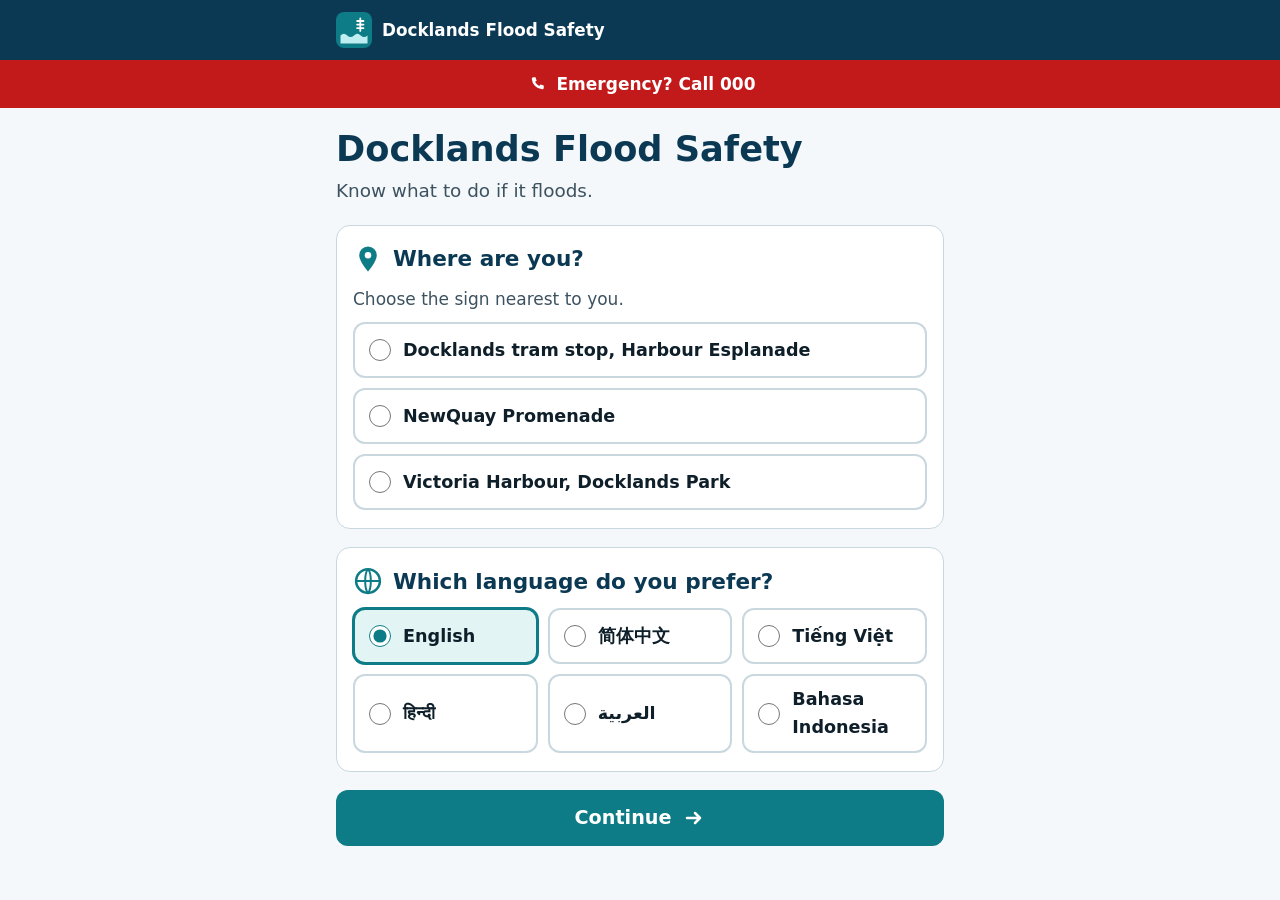
==== index.html @ 14670890 "Add Docklands flood safety site Mobile-first static site for ENGR90051 flood risk posters: location " ====
<!doctype html>
<html lang="en" dir="ltr">
<head>
  <meta charset="utf-8">
  <meta name="viewport" content="width=device-width, initial-scale=1">
  <title>Docklands Flood Safety</title>
  <meta name="description" content="Flood safety information for Docklands, Melbourne, in your language.">
  <meta name="theme-color" content="#0b3954">
  <link rel="icon" href="data:image/svg+xml,%3Csvg xmlns='http://www.w3.org/2000/svg' viewBox='0 0 32 32'%3E%3Crect width='32' height='32' rx='7' fill='%230e7c86'/%3E%3Cpath d='M3 20q3.25-3.5 6.5 0t6.5 0 6.5 0 6.5 0V29H3z' fill='%23bfeef2'/%3E%3C/svg%3E">
  <link rel="stylesheet" href="styles.css">
  <script src="translations.js" defer></script>
  <script src="script.js" defer></script>
</head>
<body data-page="index">
  <a class="skip" href="#main" data-i18n="skip">Skip to main content</a>

  <header class="topbar">
    <div class="wrap topbar__inner">
      <svg class="logo" viewBox="0 0 40 40" width="36" height="36" aria-hidden="true" focusable="false">
        <rect width="40" height="40" rx="9" fill="#0e7c86"/>
        <path d="M5 26q3.75-3.5 7.5 0t7.5 0 7.5 0 7.5 0V35H5z" fill="#bfeef2"/>
        <path d="M27 7v14M23.5 10h7M23.5 14h7M23.5 18h7" stroke="#fff" stroke-width="2" stroke-linecap="round"/>
      </svg>
      <span class="brand" data-i18n="appName">Docklands Flood Safety</span>
    </div>
  </header>

  <a class="emergency-strip" href="tel:000">
    <svg class="emergency-strip__icon" viewBox="0 0 64 64" aria-hidden="true" focusable="false"><path fill="currentColor" d="M22 14h6l3 9-4 3a20 20 0 0 0 11 11l3-4 9 3v6a4 4 0 0 1-4 4A30 30 0 0 1 18 18a4 4 0 0 1 4-4z"/></svg>
    <span data-i18n="emergencyShort">Emergency? Call 000</span>
  </a>

  <main id="main" class="wrap">
    <h1 data-i18n="appName">Docklands Flood Safety</h1>
    <p class="lead" data-i18n="tagline">Know what to do if it floods.</p>

    <noscript><p class="card">This page works best with JavaScript turned on. <a href="safety.html">Flood safety information</a></p></noscript>

    <!-- 1. Location -->
    <section class="card" aria-labelledby="loc-heading">
      <h2 id="loc-heading" class="card__title">
        <svg class="card__icon" viewBox="0 0 24 24" aria-hidden="true" focusable="false"><path fill="#0e7c86" d="M12 2a7 7 0 0 0-7 7c0 5 7 13 7 13s7-8 7-13a7 7 0 0 0-7-7z"/><circle cx="12" cy="9" r="2.6" fill="#fff"/></svg>
        <span data-i18n="whereAreYou">Where are you?</span>
      </h2>

      <div id="scanned" hidden>
        <p class="scanned"><span data-i18n="scannedAt">You scanned the sign at</span> <strong id="scanned-name"></strong></p>
        <p id="scanned-note" class="note" hidden></p>
        <button type="button" id="not-here" class="btn-link" aria-controls="loc-fieldset" aria-expanded="false" data-i18n="notHere">Not here? Change location</button>
      </div>

      <fieldset id="loc-fieldset" class="fieldset" hidden>
        <legend class="hint" data-i18n="whereHint">Choose the sign nearest to you.</legend>
        <div id="loc-options" class="options"></div>
      </fieldset>
    </section>

    <!-- 2. Language -->
    <section class="card">
      <fieldset class="fieldset">
        <legend>
          <h2 class="card__title">
            <svg class="card__icon" viewBox="0 0 24 24" aria-hidden="true" focusable="false"><circle cx="12" cy="12" r="9.5" fill="none" stroke="#0e7c86" stroke-width="2"/><path d="M2.5 12h19M12 2.5c3 3 3 16 0 19M12 2.5c-3 3-3 16 0 19" fill="none" stroke="#0e7c86" stroke-width="1.6"/></svg>
            <span data-i18n="langQuestion">Which language do you prefer?</span>
          </h2>
        </legend>
        <div id="lang-options" class="options options--grid"></div>
      </fieldset>
    </section>

    <!-- 3. Continue -->
    <a id="continue" class="btn btn--primary" href="safety.html">
      <span data-i18n="continue">Continue</span>
      <svg class="btn__arrow" viewBox="0 0 24 24" aria-hidden="true" focusable="false"><path d="M5 12h13m-5-5 5 5-5 5" fill="none" stroke="currentColor" stroke-width="2.5" stroke-linecap="round" stroke-linejoin="round"/></svg>
    </a>
  </main>
</body>
</html>
---- styles.css ----
/* Docklands Flood Safety — mobile-first styles.
   Logical properties (inline-start/end) are used so Arabic (RTL) flips automatically. */

:root {
  --navy: #0b3954;
  --teal: #0e7c86;
  --teal-dark: #09606a;
  --teal-light: #e3f4f5;
  --ink: #0f1f2a;
  --muted: #3d5260;
  --bg: #f4f8fa;
  --card: #fff;
  --line: #c9d8df;
  --amber: #f2a516;
  --amber-bg: #fff6e0;
  --red: #c21a1a;
  --red-dark: #9b1212;
  --red-bg: #fde8e8;
  --radius: 14px;
  --tap: 48px;
}

*, *::before, *::after { box-sizing: border-box; }

html { -webkit-text-size-adjust: 100%; }

body {
  margin: 0;
  font-family: system-ui, -apple-system, "Segoe UI", Roboto, "Noto Sans", "PingFang SC",
    "Microsoft YaHei", "Noto Sans SC", "Noto Sans Devanagari", "Noto Naskh Arabic", Tahoma, sans-serif;
  font-size: 1.0625rem;
  line-height: 1.55;
  color: var(--ink);
  background: var(--bg);
}

.wrap { max-width: 40rem; margin: 0 auto; padding-inline: 16px; }

h1, h2 { line-height: 1.2; margin: 0; }
h1 { font-size: 1.85rem; color: var(--navy); margin-top: 1.25rem; }
h2 { font-size: 1.35rem; color: var(--navy); }

a { color: var(--teal-dark); }

:focus-visible { outline: 3px solid var(--amber); outline-offset: 2px; }

.visually-hidden {
  position: absolute !important; width: 1px; height: 1px; overflow: hidden;
  clip: rect(0 0 0 0); white-space: nowrap;
}

.sprite { position: absolute; width: 0; height: 0; overflow: hidden; }

.skip {
  position: absolute; inset-inline-start: 8px; top: -60px; z-index: 20;
  background: var(--navy); color: #fff; padding: 12px 16px; border-radius: 8px;
}
.skip:focus { top: 8px; }

/* ---------- top bar ---------- */
.topbar { background: var(--navy); color: #fff; }
.topbar__inner { display: flex; align-items: center; gap: 10px; min-height: 60px; padding-block: 8px; }
.logo { flex: none; }
.brand { font-weight: 700; font-size: 1.05rem; }

.emergency-strip {
  display: flex; align-items: center; justify-content: center; gap: 8px;
  min-height: var(--tap); padding: 8px 16px;
  background: var(--red); color: #fff; font-weight: 700; text-decoration: none;
}
.emergency-strip__icon { width: 24px; height: 24px; flex: none; }

/* Safety page header: location + language */
.topbar--safety .topbar__inner { justify-content: space-between; flex-wrap: wrap; }
.where { display: flex; align-items: center; gap: 8px; margin: 0; min-width: 0; flex: 1 1 12rem; }
.where__icon { width: 24px; height: 24px; flex: none; }
.where__text { display: flex; flex-direction: column; min-width: 0; }
.where__label { font-size: .8rem; opacity: .85; }
.where strong { font-size: .98rem; line-height: 1.3; }

.langswitch { display: flex; align-items: center; gap: 6px; }
.langswitch__label { display: flex; color: #bfeef2; }
.langswitch select {
  min-height: var(--tap); padding: 8px 12px; font: inherit; font-size: 1rem;
  border: 2px solid #bfeef2; border-radius: 10px; background: var(--card); color: var(--ink);
}

/* ---------- common blocks ---------- */
.lead { font-size: 1.15rem; color: var(--muted); margin: .4rem 0 1.25rem; }

.card {
  background: var(--card); border: 1px solid var(--line); border-radius: var(--radius);
  padding: 18px 16px; margin-bottom: 18px;
}
.card__title { display: flex; align-items: center; gap: 10px; margin-bottom: 12px; }
.card__icon { width: 30px; height: 30px; flex: none; }

.scanned { font-size: 1.1rem; margin: 0 0 8px; }
.scanned strong { display: block; font-size: 1.25rem; color: var(--navy); }

.note {
  background: var(--amber-bg); border-inline-start: 5px solid var(--amber);
  padding: 10px 12px; border-radius: 8px; margin: 10px 0;
}

.fieldset { border: 0; padding: 0; margin: 0; min-width: 0; }
.fieldset legend { padding: 0; width: 100%; }
.hint { color: var(--muted); margin-bottom: 10px; }

.options { display: grid; gap: 10px; }
.options--grid { grid-template-columns: repeat(auto-fit, minmax(10rem, 1fr)); }

.option {
  display: flex; align-items: center; gap: 12px;
  min-height: 56px; padding: 10px 14px;
  border: 2px solid var(--line); border-radius: 12px; background: var(--card);
  cursor: pointer; font-size: 1.1rem; font-weight: 600;
}
.option input { width: 22px; height: 22px; margin: 0; flex: none; accent-color: var(--teal); }
.option:has(input:checked) { border-color: var(--teal); background: var(--teal-light); box-shadow: 0 0 0 1px var(--teal); }
.option:has(input:focus-visible) { outline: 3px solid var(--amber); outline-offset: 2px; }
.option__text { min-width: 0; overflow-wrap: break-word; }

.btn {
  display: flex; align-items: center; justify-content: center; gap: 10px;
  min-height: 56px; padding: 12px 20px; border-radius: 12px;
  font-size: 1.2rem; font-weight: 700; text-decoration: none; text-align: center;
}
.btn--primary { background: var(--teal); color: #fff; margin: 8px 0 40px; }
.btn--primary:hover { background: var(--teal-dark); }
.btn--outline { border: 2px solid var(--navy); color: var(--navy); background: var(--card); font-size: 1.05rem; margin-top: 12px; }
.btn__arrow { width: 24px; height: 24px; flex: none; }
[dir="rtl"] .btn__arrow { transform: scaleX(-1); }

.btn-link {
  display: inline-flex; align-items: center; min-height: var(--tap);
  padding: 0; border: 0; background: none; font: inherit; font-weight: 600;
  color: var(--teal-dark); text-decoration: underline; text-underline-offset: 3px; cursor: pointer;
}

/* ---------- safety sections ---------- */
.section {
  background: var(--card); border: 1px solid var(--line); border-radius: var(--radius);
  padding: 18px 16px; margin: 18px 0;
}
.section__head { display: flex; align-items: center; gap: 12px; margin-bottom: 12px; }
.section__icon { width: 56px; height: 56px; flex: none; }
.section__intro { margin: 0 0 12px; color: var(--muted); }

.section--emergency { border: 2px solid var(--red); }
.section--dont { border-inline-start: 6px solid var(--red); }
.section--hazards { border-inline-start: 6px solid var(--amber); }

.bullets { list-style: none; margin: 0; padding: 0; }
.bullets li {
  position: relative; padding-block: 8px; padding-inline-start: 34px;
  border-top: 1px solid #e6eef2;
}
.bullets li:first-child { border-top: 0; }
.bullets li::before {
  position: absolute; inset-inline-start: 0; top: 8px;
  width: 24px; height: 24px; border-radius: 50%;
  display: grid; place-items: center; font-size: .85rem; font-weight: 800; color: #fff;
}
.bullets--check li::before { content: "✓"; background: var(--teal); }
.bullets--arrow li::before { content: "↑"; background: var(--navy); }
.bullets--cross li::before { content: "✕"; background: var(--red); }
.bullets--cross li:first-child { font-weight: 700; }

.calls { list-style: none; margin: 0; padding: 0; display: grid; gap: 10px; }
.call {
  display: flex; align-items: center; gap: 14px; min-height: 64px;
  padding: 10px 16px; border-radius: 12px; text-decoration: none;
  background: var(--navy); color: #fff;
}
.call--red { background: var(--red); }
.call--light { background: var(--teal-light); color: var(--navy); border: 2px solid var(--teal); }
.call__icon { width: 30px; height: 30px; flex: none; }
.call__text { display: flex; flex-direction: column; line-height: 1.3; }
.call__num { font-size: 1.5rem; font-weight: 800; letter-spacing: .02em; }
[dir="rtl"] .call__num { text-align: right; }

.hazards { list-style: none; margin: 0; padding: 0; display: grid; gap: 10px; }
.hazard {
  display: flex; align-items: flex-start; gap: 12px; padding: 10px;
  background: var(--amber-bg); border-radius: 10px;
}
.hazard__icon { width: 48px; height: 48px; flex: none; }
.hazard strong { display: block; font-size: 1.08rem; }

/* ---------- footer + sticky call ---------- */
.footer { background: var(--navy); color: #e8f3f6; padding: 20px 0; font-size: .95rem; margin-top: 24px; }
.footer p { margin: 0 0 8px; }
.footer a { color: #fff; font-weight: 700; display: inline-flex; align-items: center; min-height: var(--tap); }
.footer__small { opacity: .8; font-size: .85rem; }

.has-sticky-call { padding-bottom: calc(80px + env(safe-area-inset-bottom, 0px)); }

.sticky-call {
  position: fixed; inset-inline: 12px; bottom: calc(12px + env(safe-area-inset-bottom, 0px)); z-index: 10;
  display: flex; align-items: center; justify-content: center; gap: 10px;
  min-height: 56px; max-width: 26rem; margin-inline: auto;
  background: var(--red); color: #fff; border-radius: 999px;
  font-size: 1.25rem; font-weight: 800; text-decoration: none;
  box-shadow: 0 4px 14px rgba(0, 0, 0, .3);
}
.sticky-call:hover, .call--red:hover { background: var(--red-dark); }
.sticky-call__icon { width: 28px; height: 28px; }

@media (min-width: 40rem) {
  h1 { font-size: 2.2rem; }
  .calls { grid-template-columns: 1fr 1fr; }
}

@media (prefers-reduced-motion: no-preference) {
  html { scroll-behavior: smooth; }
}
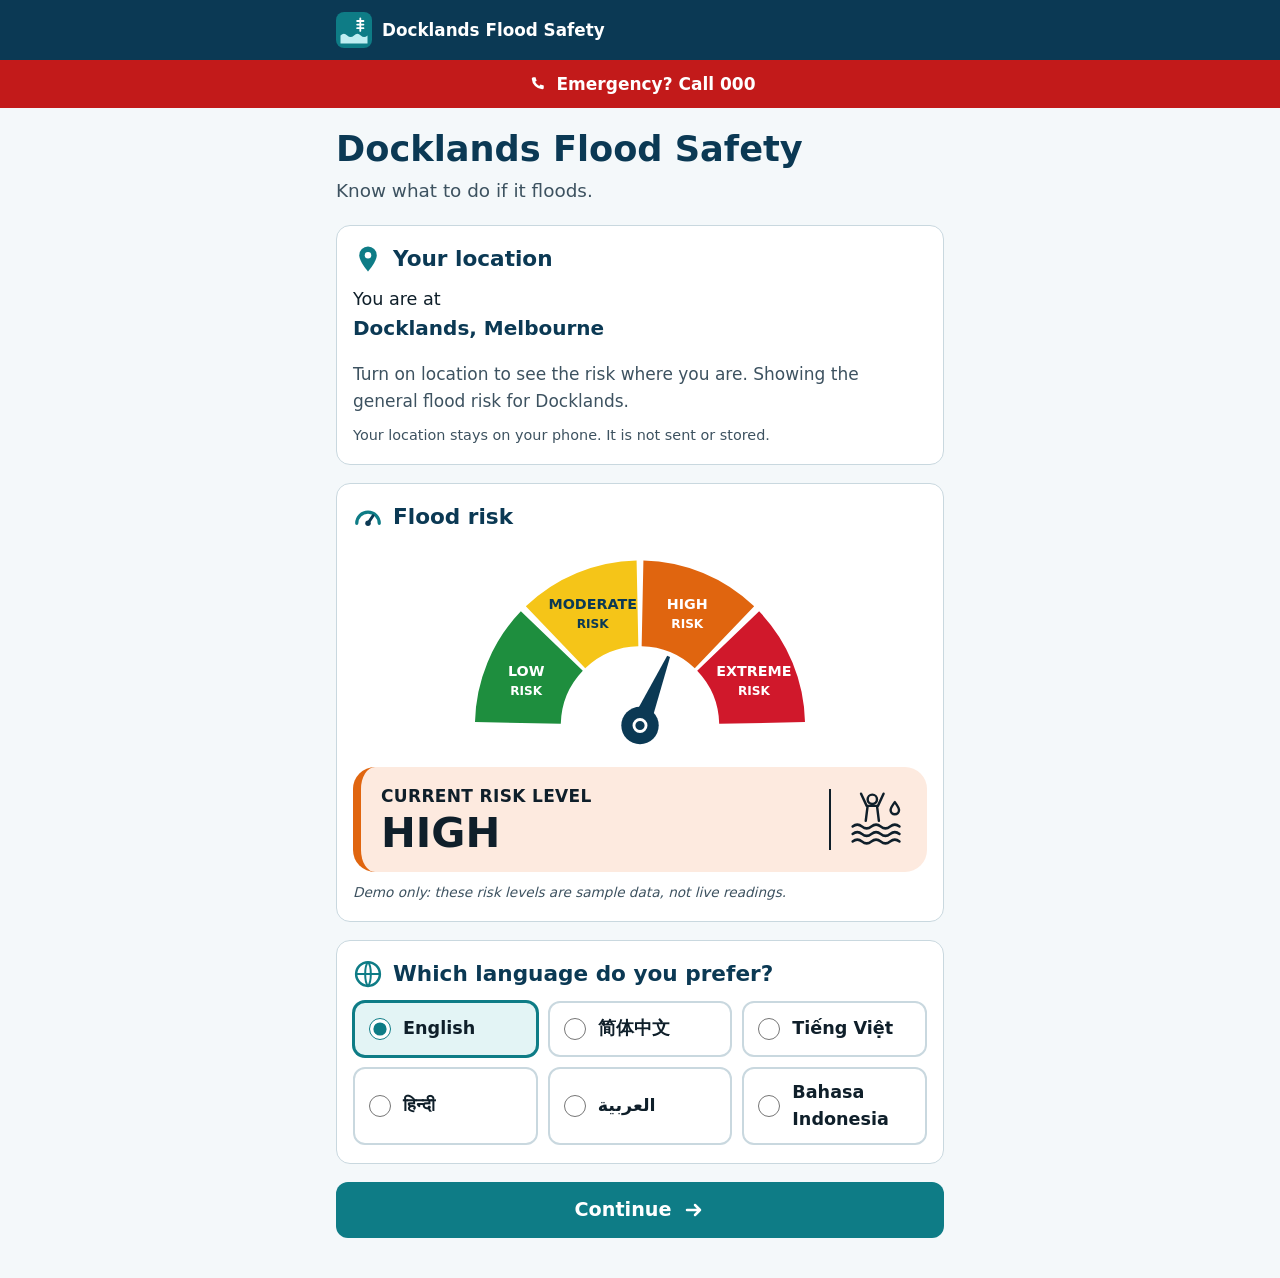
==== commit ad202d7f: "Detect location automatically and add flood risk meter Replace the location picker with phone geoloc" ====
--- a/index.html
+++ b/index.html
@@ -36,26 +36,65 @@
 
     <noscript><p class="card">This page works best with JavaScript turned on. <a href="safety.html">Flood safety information</a></p></noscript>
 
-    <!-- 1. Location -->
+    <!-- 1. Location (detected from the phone, never typed in) -->
     <section class="card" aria-labelledby="loc-heading">
       <h2 id="loc-heading" class="card__title">
         <svg class="card__icon" viewBox="0 0 24 24" aria-hidden="true" focusable="false"><path fill="#0e7c86" d="M12 2a7 7 0 0 0-7 7c0 5 7 13 7 13s7-8 7-13a7 7 0 0 0-7-7z"/><circle cx="12" cy="9" r="2.6" fill="#fff"/></svg>
-        <span data-i18n="whereAreYou">Where are you?</span>
+        <span data-i18n="yourLocation">Your location</span>
       </h2>
 
-      <div id="scanned" hidden>
-        <p class="scanned"><span data-i18n="scannedAt">You scanned the sign at</span> <strong id="scanned-name"></strong></p>
-        <p id="scanned-note" class="note" hidden></p>
-        <button type="button" id="not-here" class="btn-link" aria-controls="loc-fieldset" aria-expanded="false" data-i18n="notHere">Not here? Change location</button>
+      <div aria-live="polite">
+        <p class="here">
+          <span id="here-label" data-i18n="locating">Finding your location…</span>
+          <strong id="here-name" hidden></strong>
+        </p>
+        <p id="here-status" class="hint" hidden></p>
+        <p id="here-note" class="note" hidden></p>
       </div>
-
-      <fieldset id="loc-fieldset" class="fieldset" hidden>
-        <legend class="hint" data-i18n="whereHint">Choose the sign nearest to you.</legend>
-        <div id="loc-options" class="options"></div>
-      </fieldset>
+      <p class="privacy" data-i18n="locPrivacy">Your location stays on your phone. It is not sent or stored.</p>
     </section>
 
-    <!-- 2. Language -->
+    <!-- 2. Flood risk meter -->
+    <section class="card" aria-labelledby="risk-heading">
+      <h2 id="risk-heading" class="card__title">
+        <svg class="card__icon" viewBox="0 0 24 24" aria-hidden="true" focusable="false"><path d="M3 17a9 9 0 0 1 18 0" fill="none" stroke="#0e7c86" stroke-width="2.6" stroke-linecap="round"/><path d="M12 17l4-6" stroke="#0b3954" stroke-width="2.4" stroke-linecap="round"/><circle cx="12" cy="17" r="2.2" fill="#0b3954"/></svg>
+        <span data-i18n="riskTitle">Flood risk</span>
+      </h2>
+
+      <!-- Decorative: the "Current risk level" box below says the same thing in text. -->
+      <svg class="gauge" viewBox="0 0 320 190" aria-hidden="true" focusable="false">
+        <path class="gauge__seg gauge__seg--low" d="M10.0 161.9A150 150 0 0 1 51.7 61.2L108.0 115.2A72 72 0 0 0 88.0 163.5Z"/>
+        <path class="gauge__seg gauge__seg--moderate" d="M56.2 56.7A150 150 0 0 1 156.9 15.0L158.5 93.0A72 72 0 0 0 110.2 113.0Z"/>
+        <path class="gauge__seg gauge__seg--high" d="M163.1 15.0A150 150 0 0 1 263.8 56.7L209.8 113.0A72 72 0 0 0 161.5 93.0Z"/>
+        <path class="gauge__seg gauge__seg--extreme" d="M268.3 61.2A150 150 0 0 1 310.0 161.9L232.0 163.5A72 72 0 0 0 212.0 115.2Z"/>
+        <text class="gauge__text" x="56.5" y="120"><tspan class="gauge__lvl" x="56.5" data-i18n="risk.low">Low</tspan><tspan x="56.5" dy="17" data-i18n="riskWord">Risk</tspan></text>
+        <text class="gauge__text gauge__text--dark" x="117" y="59"><tspan class="gauge__lvl" x="117" data-i18n="risk.moderate">Moderate</tspan><tspan x="117" dy="17" data-i18n="riskWord">Risk</tspan></text>
+        <text class="gauge__text" x="203" y="59"><tspan class="gauge__lvl" x="203" data-i18n="risk.high">High</tspan><tspan x="203" dy="17" data-i18n="riskWord">Risk</tspan></text>
+        <text class="gauge__text" x="263.5" y="120"><tspan class="gauge__lvl" x="263.5" data-i18n="risk.extreme">Extreme</tspan><tspan x="263.5" dy="17" data-i18n="riskWord">Risk</tspan></text>
+        <g id="needle" class="gauge__needle">
+          <path d="M151 165 158.6 97h2.8l7.6 68z" fill="#0b3954"/>
+        </g>
+        <circle cx="160" cy="165" r="17" fill="#0b3954"/>
+        <circle cx="160" cy="165" r="5.5" fill="none" stroke="#fff" stroke-width="2.6"/>
+      </svg>
+
+      <div id="risk-now" class="risk-now">
+        <div class="risk-now__text">
+          <p class="risk-now__label" data-i18n="currentRisk">Current risk level</p>
+          <p id="risk-level" class="risk-now__level">…</p>
+        </div>
+        <span class="risk-now__divider" aria-hidden="true"></span>
+        <svg class="risk-now__icon" viewBox="0 0 64 64" aria-hidden="true" focusable="false" fill="none" stroke="currentColor" stroke-width="2.6" stroke-linecap="round" stroke-linejoin="round">
+          <circle cx="27" cy="11" r="5"/>
+          <path d="M15 5l6 13h12l6-13M22 18l-2 16M32 18l2 16"/>
+          <path d="M51 14c-3 4-4.5 6.5-4.5 8.5a4.5 4.5 0 0 0 9 0c0-2-1.5-4.5-4.5-8.5z"/>
+          <path d="M6 40q5-4 10 0t10 0 10 0 10 0 10 0M6 48q5-4 10 0t10 0 10 0 10 0 10 0M6 56q5-4 10 0t10 0 10 0 10 0 10 0"/>
+        </svg>
+      </div>
+      <p class="demo-note" data-i18n="demoNote">Demo only: these risk levels are sample data, not live readings.</p>
+    </section>
+
+    <!-- 3. Language -->
     <section class="card">
       <fieldset class="fieldset">
         <legend>
@@ -68,7 +107,7 @@
       </fieldset>
     </section>
 
-    <!-- 3. Continue -->
+    <!-- 4. Continue -->
     <a id="continue" class="btn btn--primary" href="safety.html">
       <span data-i18n="continue">Continue</span>
       <svg class="btn__arrow" viewBox="0 0 24 24" aria-hidden="true" focusable="false"><path d="M5 12h13m-5-5 5 5-5 5" fill="none" stroke="currentColor" stroke-width="2.5" stroke-linecap="round" stroke-linejoin="round"/></svg>
--- a/styles.css
+++ b/styles.css
@@ -95,8 +95,48 @@
 .card__title { display: flex; align-items: center; gap: 10px; margin-bottom: 12px; }
 .card__icon { width: 30px; height: 30px; flex: none; }
 
-.scanned { font-size: 1.1rem; margin: 0 0 8px; }
-.scanned strong { display: block; font-size: 1.25rem; color: var(--navy); }
+.here { font-size: 1.1rem; margin: 0 0 8px; }
+.here strong { display: block; font-size: 1.25rem; color: var(--navy); }
+.privacy { margin: 8px 0 0; font-size: .9rem; color: var(--muted); }
+
+/* ---------- flood risk meter ---------- */
+:root {
+  --risk-low: #1e8e3e;
+  --risk-moderate: #f5c518;
+  --risk-high: #e0650f;
+  --risk-extreme: #d0182b;
+}
+.gauge { display: block; width: 100%; max-width: 22rem; margin: 0 auto 14px; }
+.gauge__seg--low { fill: var(--risk-low); }
+.gauge__seg--moderate { fill: var(--risk-moderate); }
+.gauge__seg--high { fill: var(--risk-high); }
+.gauge__seg--extreme { fill: var(--risk-extreme); }
+.gauge__text { fill: #fff; font-size: 11px; font-weight: 600; text-anchor: middle; text-transform: uppercase; }
+.gauge__text--dark { fill: var(--navy); }
+.gauge__lvl { font-size: 13px; font-weight: 800; }
+.gauge__needle { transform-box: view-box; transform-origin: 160px 165px; }
+@media (prefers-reduced-motion: no-preference) {
+  .gauge__needle { transition: transform .9s cubic-bezier(.3, 1.4, .5, 1); }
+}
+
+.risk-now {
+  display: flex; align-items: center; gap: 16px;
+  padding: 16px 20px; border-radius: 22px;
+  background: #eef2f4; border-inline-start: 8px solid var(--line);
+}
+.risk-now[data-level="low"] { background: #e6f4ea; border-color: var(--risk-low); }
+.risk-now[data-level="moderate"] { background: #fff7d6; border-color: var(--risk-moderate); }
+.risk-now[data-level="high"] { background: #fdeadf; border-color: var(--risk-high); }
+.risk-now[data-level="extreme"] { background: #fde2e4; border-color: var(--risk-extreme); }
+.risk-now__text { flex: 1 1 auto; min-width: 0; }
+.risk-now__label { margin: 0; font-weight: 800; text-transform: uppercase; letter-spacing: .02em; }
+.risk-now__level {
+  margin: 0; font-size: clamp(1.9rem, 9vw, 2.6rem); font-weight: 900; line-height: 1.1;
+  text-transform: uppercase; overflow-wrap: anywhere;
+}
+.risk-now__divider { align-self: stretch; width: 2px; background: var(--ink); margin-block: 6px; flex: none; }
+.risk-now__icon { width: 60px; height: 60px; flex: none; color: var(--ink); }
+.demo-note { margin: 10px 0 0; font-size: .85rem; color: var(--muted); font-style: italic; }
 
 .note {
   background: var(--amber-bg); border-inline-start: 5px solid var(--amber);
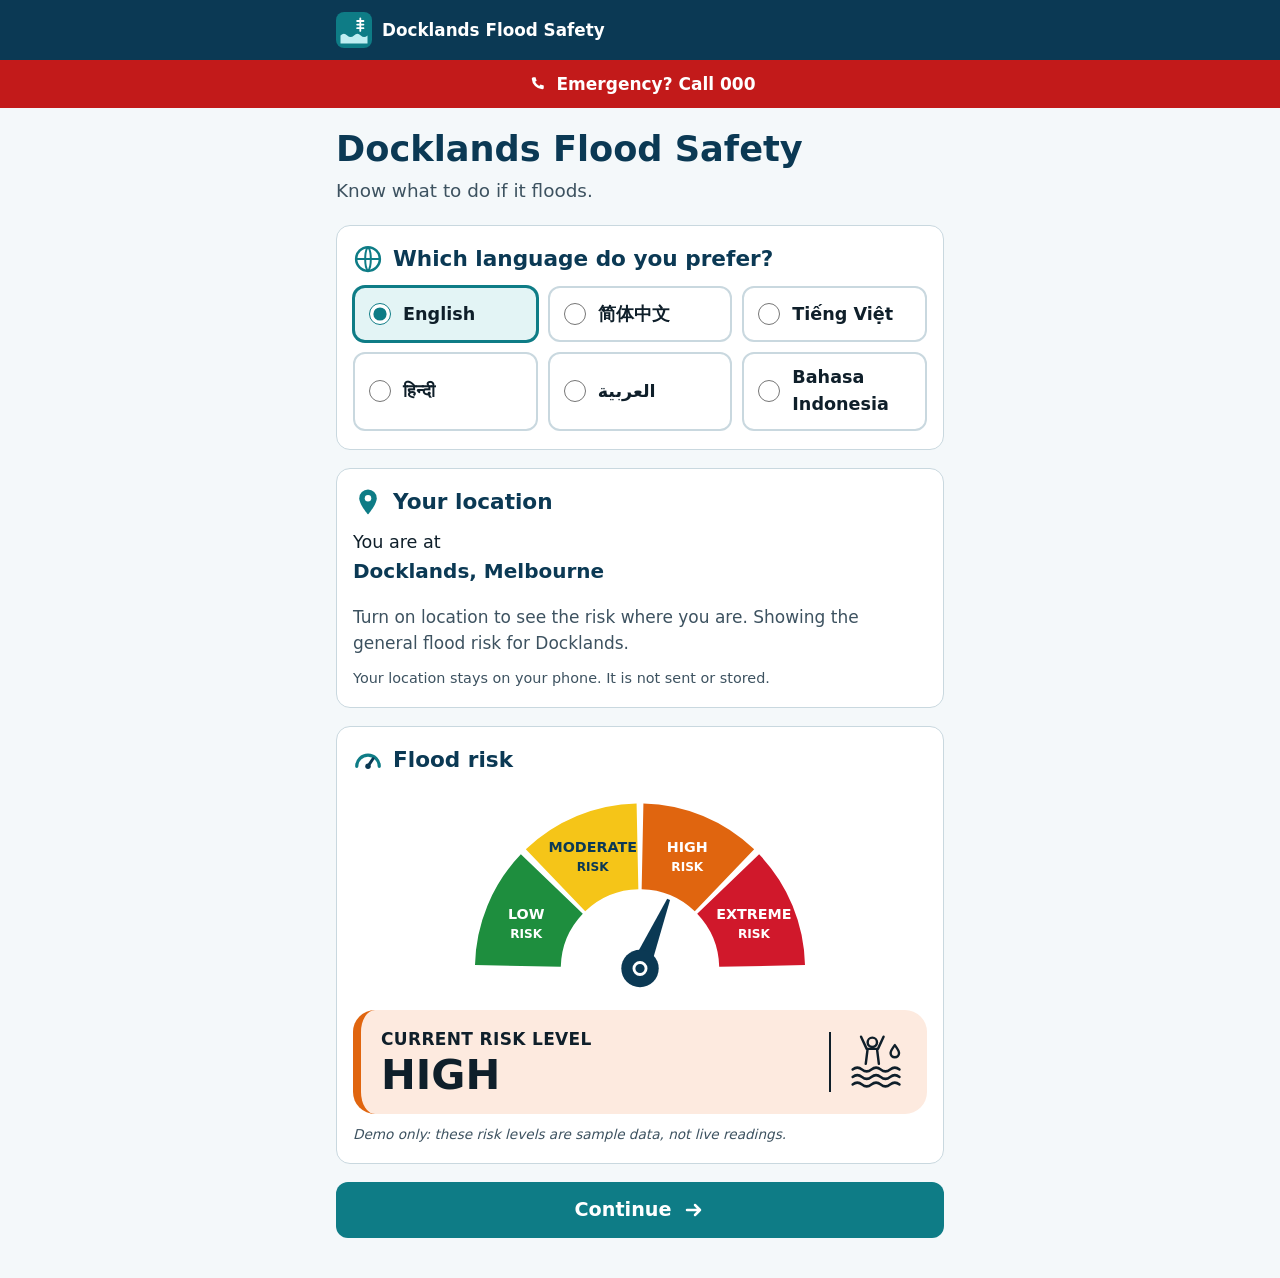
==== commit 0b39ab42: "Put the language choice at the top of the landing page So visitors pick their language before readin" ====
--- a/index.html
+++ b/index.html
@@ -36,7 +36,20 @@
 
     <noscript><p class="card">This page works best with JavaScript turned on. <a href="safety.html">Flood safety information</a></p></noscript>
 
-    <!-- 1. Location (detected from the phone, never typed in) -->
+    <!-- 1. Language (first, so everything below is read in it) -->
+    <section class="card">
+      <fieldset class="fieldset">
+        <legend>
+          <h2 class="card__title">
+            <svg class="card__icon" viewBox="0 0 24 24" aria-hidden="true" focusable="false"><circle cx="12" cy="12" r="9.5" fill="none" stroke="#0e7c86" stroke-width="2"/><path d="M2.5 12h19M12 2.5c3 3 3 16 0 19M12 2.5c-3 3-3 16 0 19" fill="none" stroke="#0e7c86" stroke-width="1.6"/></svg>
+            <span data-i18n="langQuestion">Which language do you prefer?</span>
+          </h2>
+        </legend>
+        <div id="lang-options" class="options options--grid"></div>
+      </fieldset>
+    </section>
+
+    <!-- 2. Location (detected from the phone, never typed in) -->
     <section class="card" aria-labelledby="loc-heading">
       <h2 id="loc-heading" class="card__title">
         <svg class="card__icon" viewBox="0 0 24 24" aria-hidden="true" focusable="false"><path fill="#0e7c86" d="M12 2a7 7 0 0 0-7 7c0 5 7 13 7 13s7-8 7-13a7 7 0 0 0-7-7z"/><circle cx="12" cy="9" r="2.6" fill="#fff"/></svg>
@@ -54,7 +67,7 @@
       <p class="privacy" data-i18n="locPrivacy">Your location stays on your phone. It is not sent or stored.</p>
     </section>
 
-    <!-- 2. Flood risk meter -->
+    <!-- 3. Flood risk meter -->
     <section class="card" aria-labelledby="risk-heading">
       <h2 id="risk-heading" class="card__title">
         <svg class="card__icon" viewBox="0 0 24 24" aria-hidden="true" focusable="false"><path d="M3 17a9 9 0 0 1 18 0" fill="none" stroke="#0e7c86" stroke-width="2.6" stroke-linecap="round"/><path d="M12 17l4-6" stroke="#0b3954" stroke-width="2.4" stroke-linecap="round"/><circle cx="12" cy="17" r="2.2" fill="#0b3954"/></svg>
@@ -94,19 +107,6 @@
       <p class="demo-note" data-i18n="demoNote">Demo only: these risk levels are sample data, not live readings.</p>
     </section>
 
-    <!-- 3. Language -->
-    <section class="card">
-      <fieldset class="fieldset">
-        <legend>
-          <h2 class="card__title">
-            <svg class="card__icon" viewBox="0 0 24 24" aria-hidden="true" focusable="false"><circle cx="12" cy="12" r="9.5" fill="none" stroke="#0e7c86" stroke-width="2"/><path d="M2.5 12h19M12 2.5c3 3 3 16 0 19M12 2.5c-3 3-3 16 0 19" fill="none" stroke="#0e7c86" stroke-width="1.6"/></svg>
-            <span data-i18n="langQuestion">Which language do you prefer?</span>
-          </h2>
-        </legend>
-        <div id="lang-options" class="options options--grid"></div>
-      </fieldset>
-    </section>
-
     <!-- 4. Continue -->
     <a id="continue" class="btn btn--primary" href="safety.html">
       <span data-i18n="continue">Continue</span>
--- a/styles.css
+++ b/styles.css
@@ -148,7 +148,7 @@
 .hint { color: var(--muted); margin-bottom: 10px; }
 
 .options { display: grid; gap: 10px; }
-.options--grid { grid-template-columns: repeat(auto-fit, minmax(10rem, 1fr)); }
+.options--grid { grid-template-columns: repeat(auto-fit, minmax(9rem, 1fr)); }
 
 .option {
   display: flex; align-items: center; gap: 12px;
